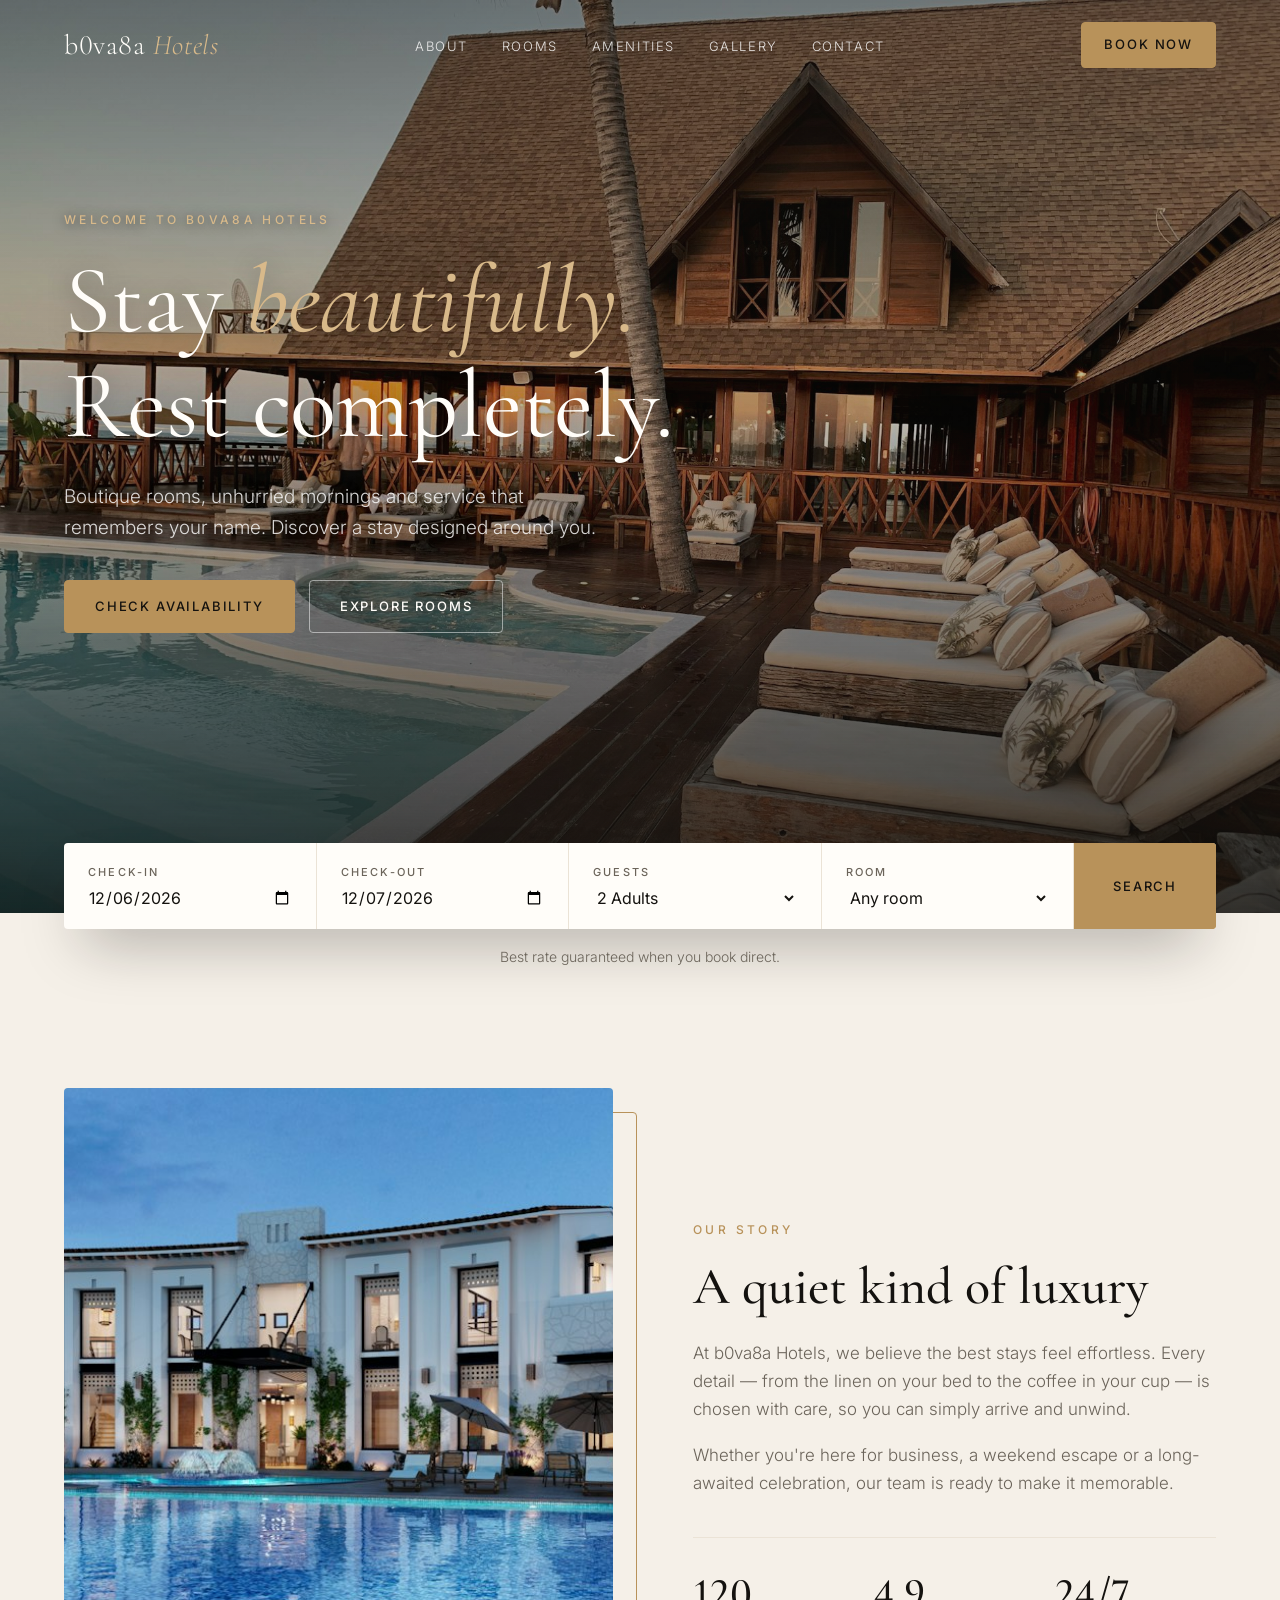
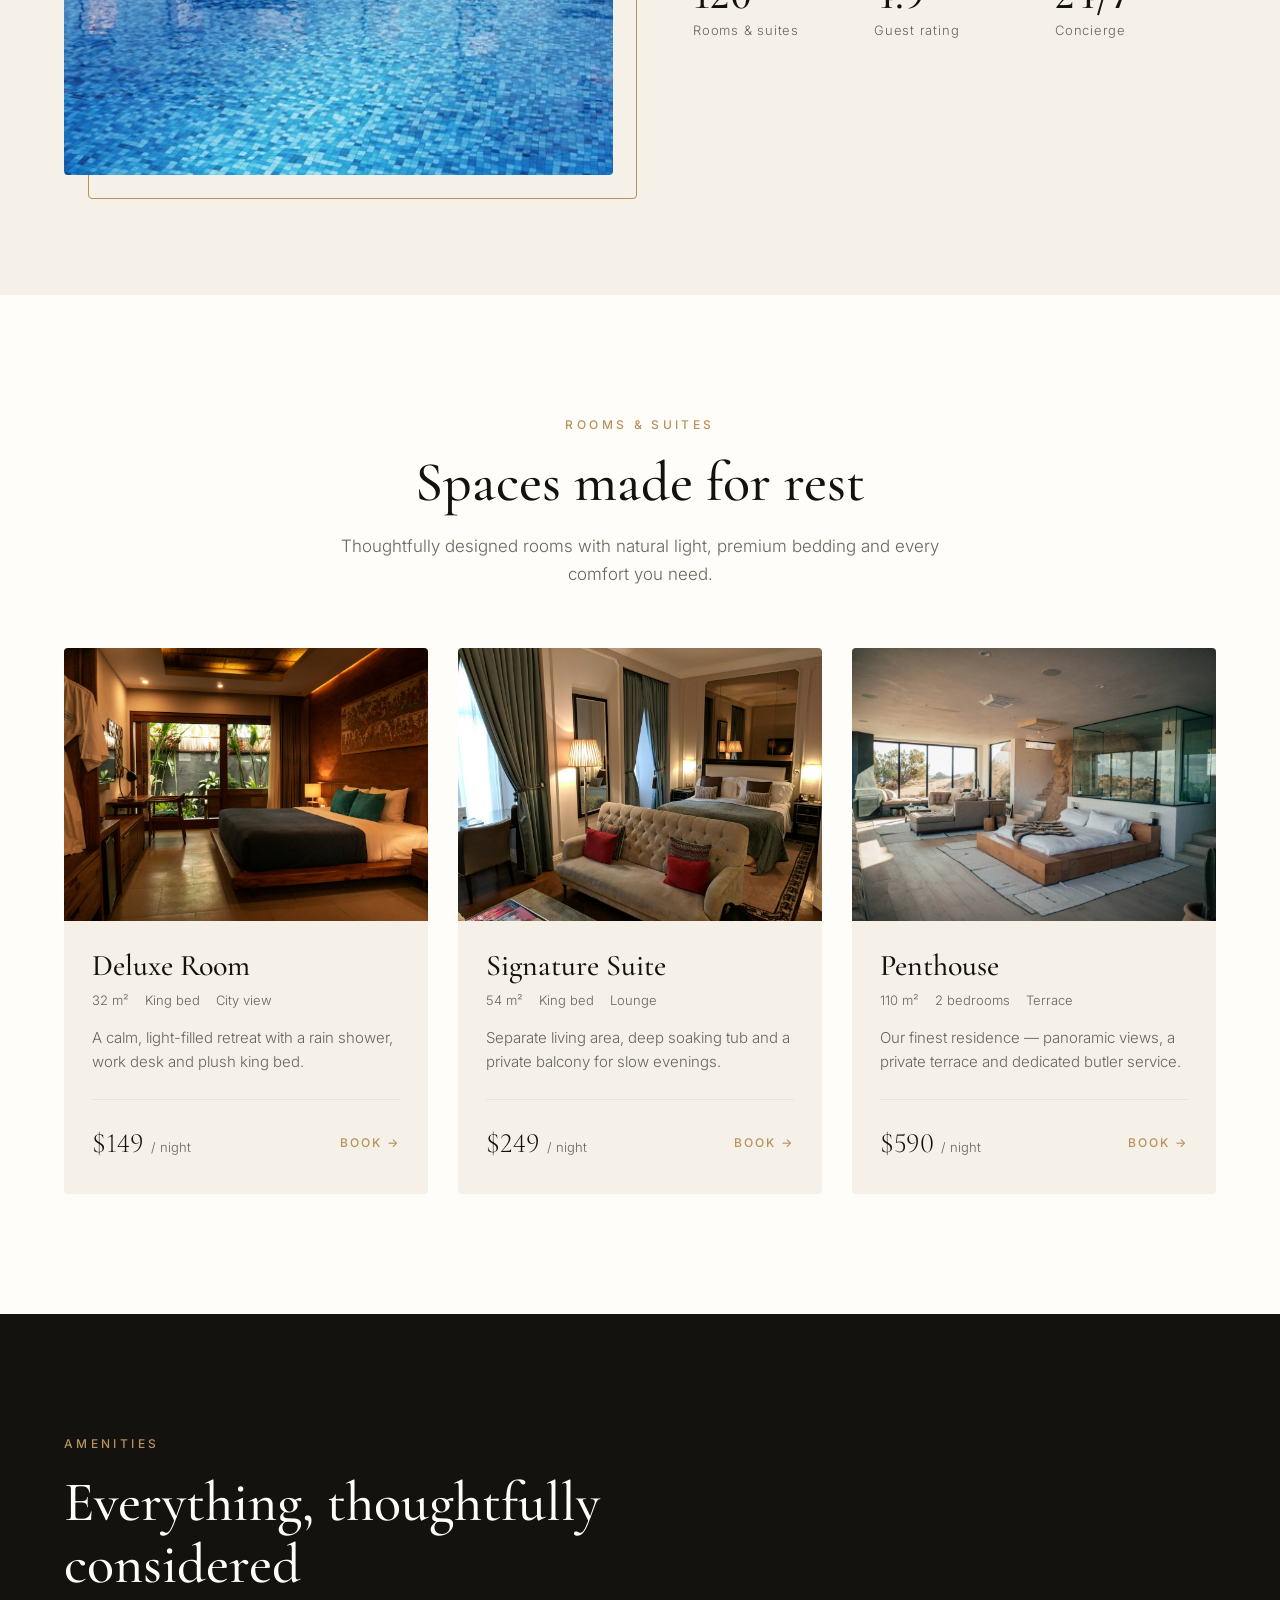
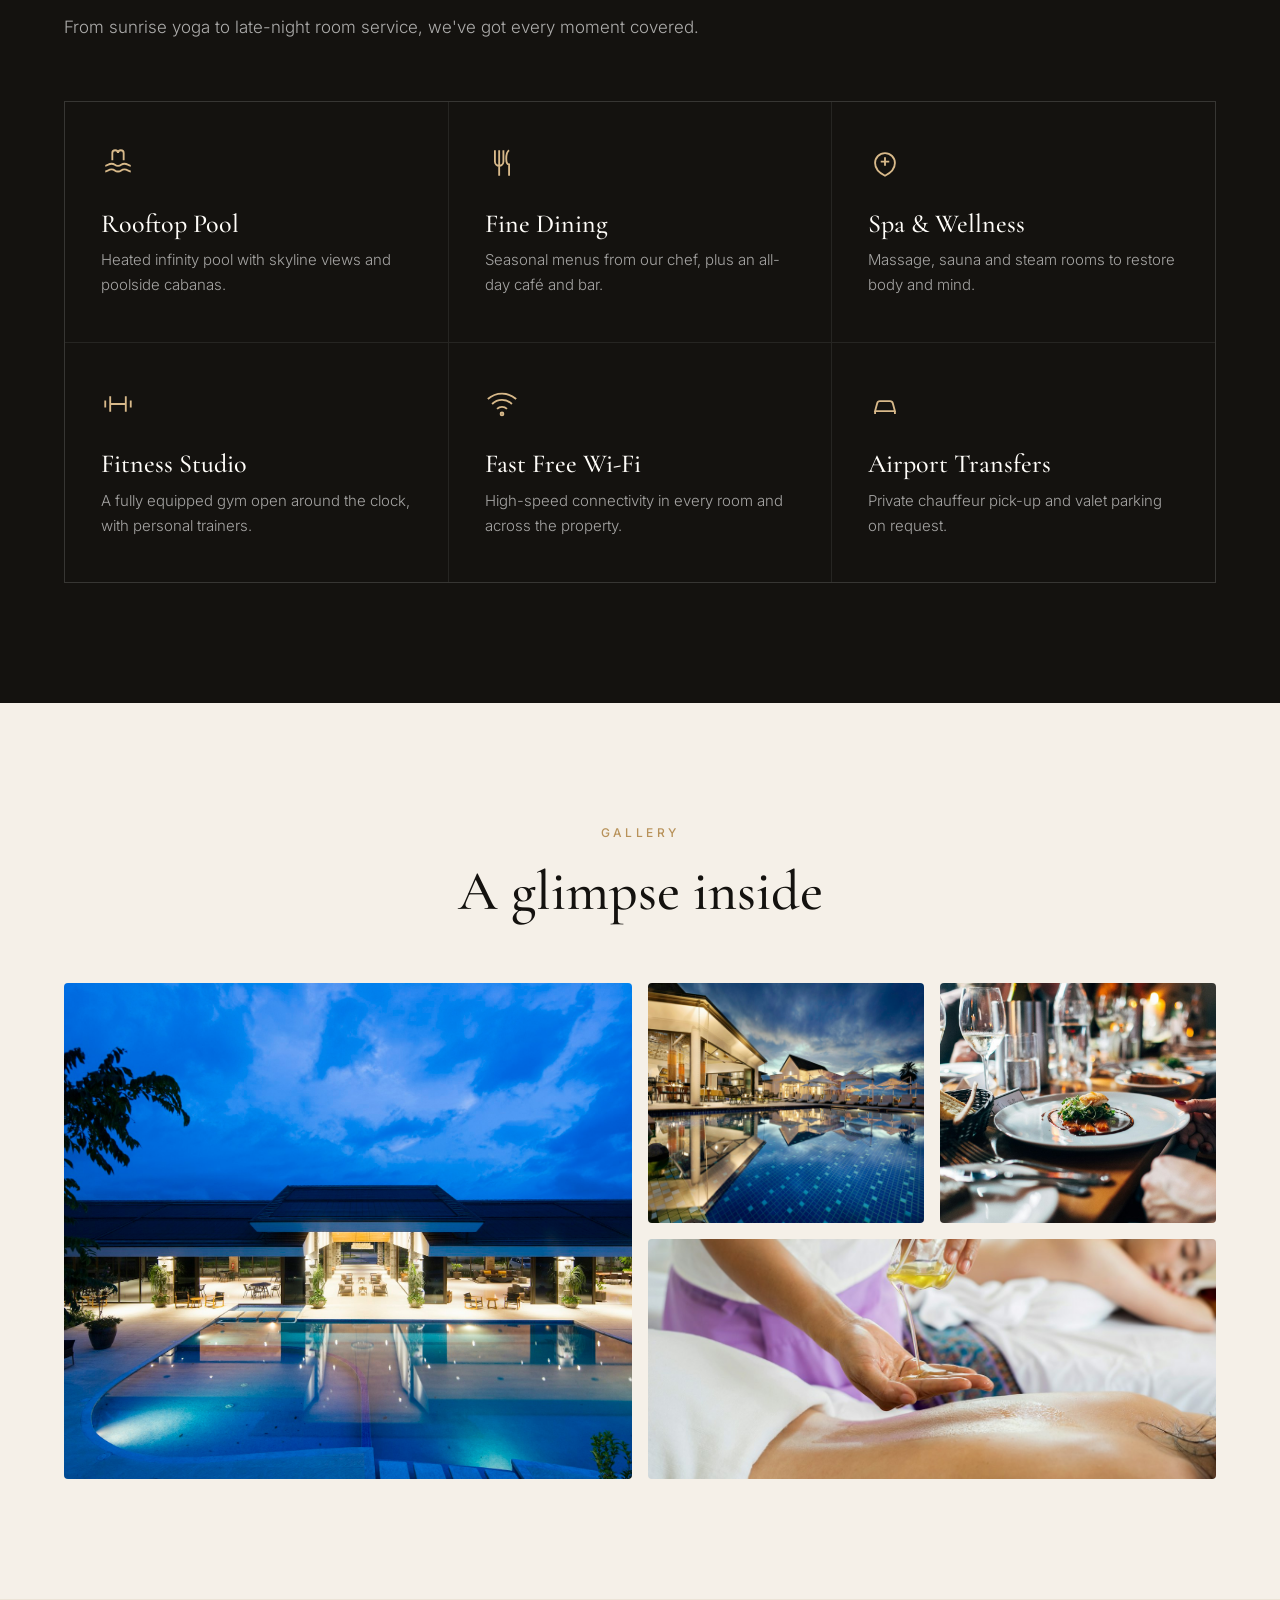
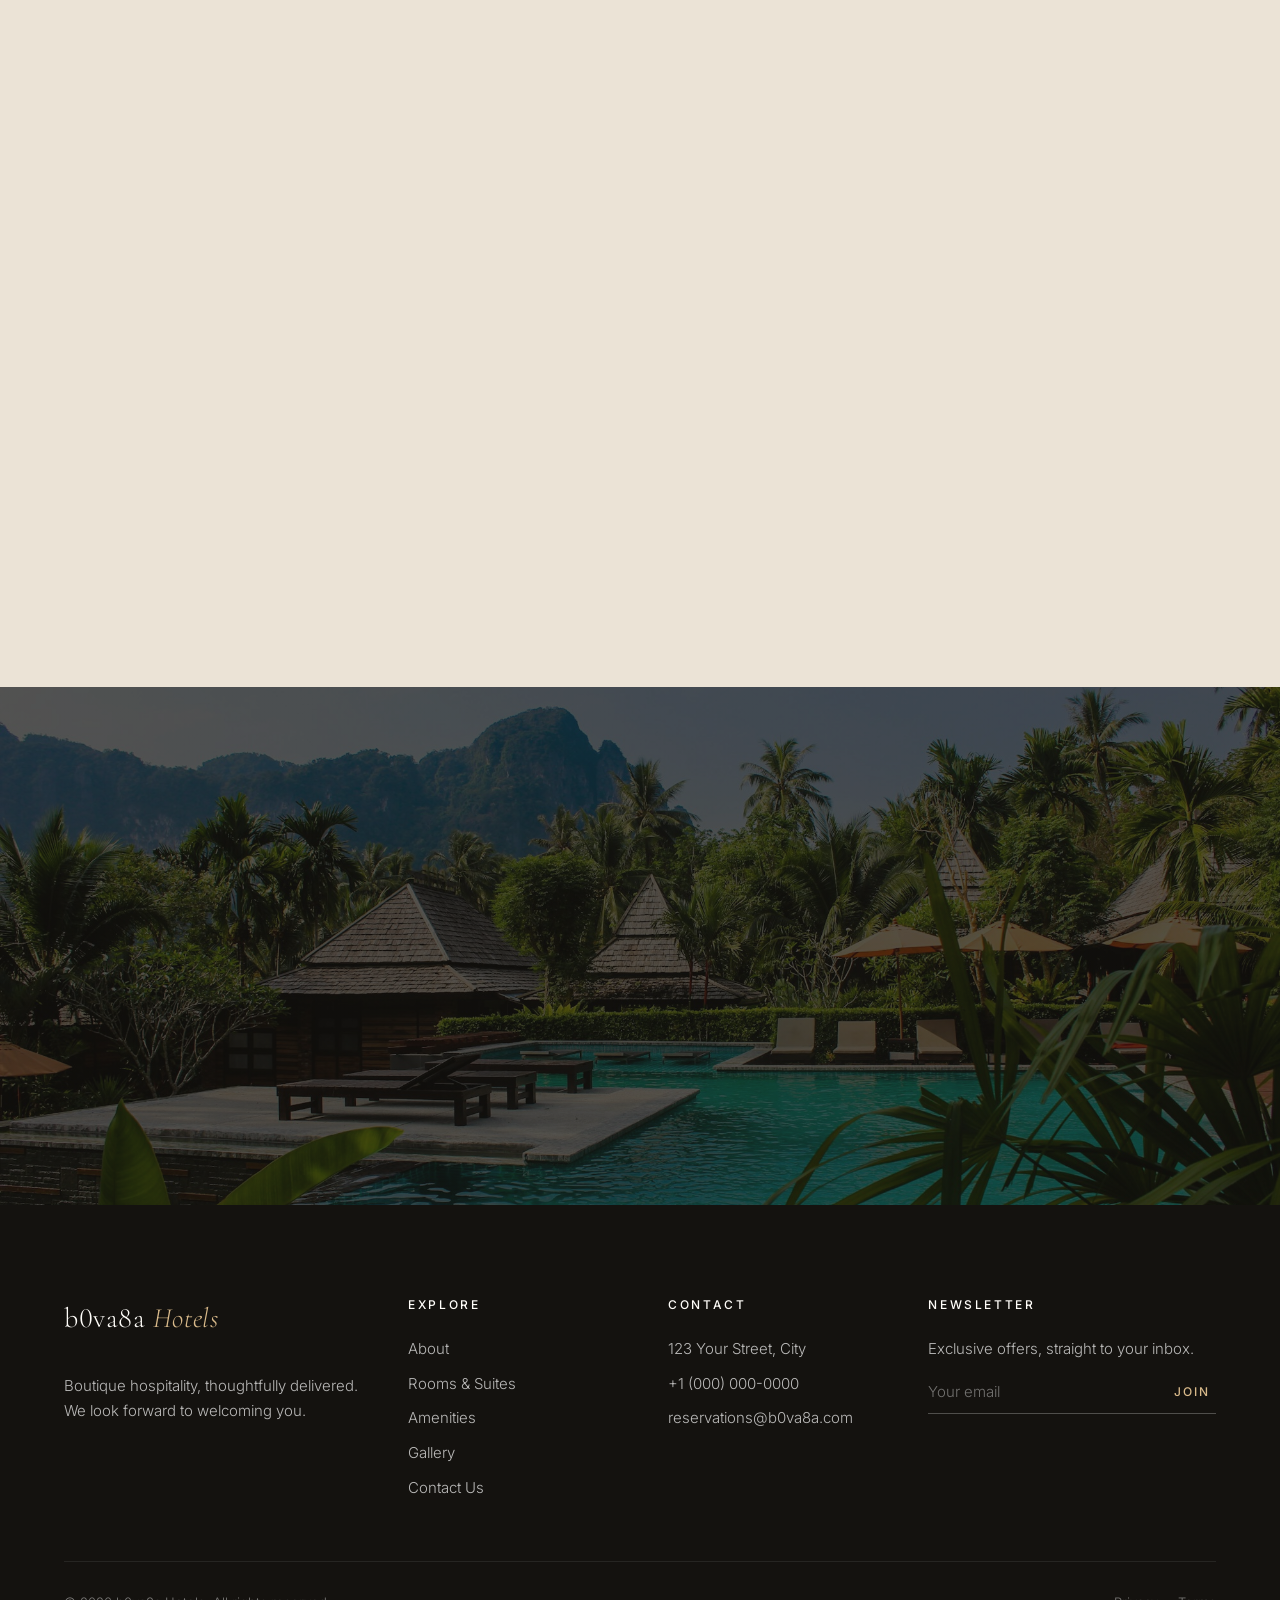
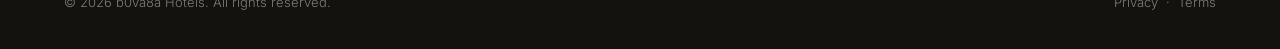
==== index.html @ 9758f6e3 "Add files via upload" ====
<!doctype html>
<html lang="en">
<head>
  <meta charset="utf-8">
  <meta name="viewport" content="width=device-width, initial-scale=1">
  <title>b0va8a Hotels — Stay Beautifully</title>
  <meta name="description" content="b0va8a Hotels — boutique stays with thoughtful service, calm rooms and unforgettable dining. Book your stay directly for the best rate.">
  <meta property="og:title" content="b0va8a Hotels">
  <meta property="og:description" content="Boutique stays with thoughtful service. Book direct for the best rate.">
  <meta property="og:type" content="website">
  <meta name="theme-color" content="#14120f">
  <link rel="icon" href="data:image/svg+xml,%3Csvg xmlns='http://www.w3.org/2000/svg' viewBox='0 0 64 64'%3E%3Crect width='64' height='64' rx='14' fill='%2314120f'/%3E%3Ctext x='32' y='43' font-family='Georgia,serif' font-size='30' text-anchor='middle' fill='%23c9a46a'%3Eb%3C/text%3E%3C/svg%3E">
  <link rel="preconnect" href="https://fonts.googleapis.com">
  <link rel="preconnect" href="https://fonts.gstatic.com" crossorigin>
  <link href="https://fonts.googleapis.com/css2?family=Cormorant+Garamond:ital,wght@0,400;0,500;0,600;1,400&family=Inter:wght@300;400;500;600&display=swap" rel="stylesheet">
  <link rel="stylesheet" href="styles.css">
</head>
<body>

  <!-- Header -->
  <header class="header" id="header">
    <div class="container nav">
      <a href="#top" class="logo">b0va8a <span>Hotels</span></a>
      <ul class="nav-links" id="navLinks">
        <li><a href="#about">About</a></li>
        <li><a href="#rooms">Rooms</a></li>
        <li><a href="#amenities">Amenities</a></li>
        <li><a href="#gallery">Gallery</a></li>
        <li><a href="contact.html">Contact</a></li>
      </ul>
      <a href="#book" class="btn nav-cta">Book Now</a>
      <button class="menu-toggle" id="menuToggle" aria-label="Open menu" aria-expanded="false">
        <svg width="26" height="26" viewBox="0 0 24 24" fill="none" stroke="currentColor" stroke-width="1.5"><path d="M3 7h18M3 12h18M3 17h18"/></svg>
      </button>
    </div>
  </header>

  <!-- Hero -->
  <main id="top">
    <section class="hero">
      <div class="container">
        <div class="hero-content">
          <span class="eyebrow">Welcome to b0va8a Hotels</span>
          <h1>Stay <em>beautifully.</em><br>Rest completely.</h1>
          <p>Boutique rooms, unhurried mornings and service that remembers your name. Discover a stay designed around you.</p>
          <div class="hero-actions">
            <a href="#book" class="btn">Check Availability</a>
            <a href="#rooms" class="btn btn-ghost">Explore Rooms</a>
          </div>
        </div>
      </div>
    </section>

    <!-- Booking bar -->
    <div class="booking-wrap" id="book">
      <div class="container">
        <form class="booking" id="bookingForm" novalidate>
          <div class="field">
            <label for="checkin">Check-in</label>
            <input type="date" id="checkin" required>
          </div>
          <div class="field">
            <label for="checkout">Check-out</label>
            <input type="date" id="checkout" required>
          </div>
          <div class="field">
            <label for="guests">Guests</label>
            <select id="guests">
              <option>1 Adult</option>
              <option selected>2 Adults</option>
              <option>2 Adults, 1 Child</option>
              <option>2 Adults, 2 Children</option>
              <option>3+ Guests</option>
            </select>
          </div>
          <div class="field">
            <label for="roomType">Room</label>
            <select id="roomType">
              <option>Any room</option>
              <option>Deluxe Room</option>
              <option>Signature Suite</option>
              <option>Penthouse</option>
            </select>
          </div>
          <button type="submit" class="btn">Search</button>
        </form>
        <p class="booking-msg" id="bookingMsg" role="status" aria-live="polite">Best rate guaranteed when you book direct.</p>
      </div>
    </div>

    <!-- About -->
    <section id="about">
      <div class="container about-grid">
        <div class="about-media reveal" role="img" aria-label="Hotel exterior and pool at dusk"></div>
        <div class="about-text reveal">
          <span class="eyebrow">Our Story</span>
          <h2>A quiet kind of luxury</h2>
          <p>At b0va8a Hotels, we believe the best stays feel effortless. Every detail — from the linen on your bed to the coffee in your cup — is chosen with care, so you can simply arrive and unwind.</p>
          <p>Whether you're here for business, a weekend escape or a long-awaited celebration, our team is ready to make it memorable.</p>
          <div class="stats">
            <div class="stat"><strong data-count="120">0</strong><span>Rooms &amp; suites</span></div>
            <div class="stat"><strong data-count="4.9" data-decimals="1">0</strong><span>Guest rating</span></div>
            <div class="stat"><strong data-count="24" data-suffix="/7">0</strong><span>Concierge</span></div>
          </div>
        </div>
      </div>
    </section>

    <!-- Rooms -->
    <section class="rooms" id="rooms">
      <div class="container">
        <div class="section-head center reveal">
          <span class="eyebrow">Rooms &amp; Suites</span>
          <h2>Spaces made for rest</h2>
          <p>Thoughtfully designed rooms with natural light, premium bedding and every comfort you need.</p>
        </div>
        <div class="room-grid">
          <article class="room reveal">
            <div class="room-img r1" role="img" aria-label="Deluxe room"></div>
            <div class="room-body">
              <h3>Deluxe Room</h3>
              <div class="room-meta"><span>32 m²</span><span>King bed</span><span>City view</span></div>
              <p>A calm, light-filled retreat with a rain shower, work desk and plush king bed.</p>
              <div class="room-foot">
                <div class="price">$149 <small>/ night</small></div>
                <a href="#book" class="link-arrow" data-room="Deluxe Room">Book →</a>
              </div>
            </div>
          </article>
          <article class="room reveal">
            <div class="room-img r2" role="img" aria-label="Signature suite"></div>
            <div class="room-body">
              <h3>Signature Suite</h3>
              <div class="room-meta"><span>54 m²</span><span>King bed</span><span>Lounge</span></div>
              <p>Separate living area, deep soaking tub and a private balcony for slow evenings.</p>
              <div class="room-foot">
                <div class="price">$249 <small>/ night</small></div>
                <a href="#book" class="link-arrow" data-room="Signature Suite">Book →</a>
              </div>
            </div>
          </article>
          <article class="room reveal">
            <div class="room-img r3" role="img" aria-label="Penthouse"></div>
            <div class="room-body">
              <h3>Penthouse</h3>
              <div class="room-meta"><span>110 m²</span><span>2 bedrooms</span><span>Terrace</span></div>
              <p>Our finest residence — panoramic views, a private terrace and dedicated butler service.</p>
              <div class="room-foot">
                <div class="price">$590 <small>/ night</small></div>
                <a href="#book" class="link-arrow" data-room="Penthouse">Book →</a>
              </div>
            </div>
          </article>
        </div>
      </div>
    </section>

    <!-- Amenities -->
    <section class="amenities" id="amenities">
      <div class="container">
        <div class="section-head reveal">
          <span class="eyebrow">Amenities</span>
          <h2>Everything, thoughtfully considered</h2>
          <p>From sunrise yoga to late-night room service, we've got every moment covered.</p>
        </div>
        <div class="amenity-grid">
          <div class="amenity reveal">
            <svg viewBox="0 0 24 24" fill="none" stroke-width="1.3"><path d="M3 18c2 0 2-1.5 4.5-1.5S9.5 18 12 18s2-1.5 4.5-1.5S19 18 21 18M3 14c2 0 2-1.5 4.5-1.5S9.5 14 12 14s2-1.5 4.5-1.5S19 14 21 14M8 10V5a2 2 0 0 1 4 0M16 10V5a2 2 0 0 0-4 0"/></svg>
            <h3>Rooftop Pool</h3>
            <p>Heated infinity pool with skyline views and poolside cabanas.</p>
          </div>
          <div class="amenity reveal">
            <svg viewBox="0 0 24 24" fill="none" stroke-width="1.3"><path d="M7 3v8a3 3 0 0 0 6 0V3M10 3v18M17 3c-1.5 1-2 3-2 6s1 4 2 4v8"/></svg>
            <h3>Fine Dining</h3>
            <p>Seasonal menus from our chef, plus an all-day café and bar.</p>
          </div>
          <div class="amenity reveal">
            <svg viewBox="0 0 24 24" fill="none" stroke-width="1.3"><path d="M12 21c-4-2-7-5-7-9a7 7 0 0 1 14 0c0 4-3 7-7 9z"/><path d="M12 8v6M9 11h6"/></svg>
            <h3>Spa &amp; Wellness</h3>
            <p>Massage, sauna and steam rooms to restore body and mind.</p>
          </div>
          <div class="amenity reveal">
            <svg viewBox="0 0 24 24" fill="none" stroke-width="1.3"><path d="M6.5 6.5v11M17.5 6.5v11M3 9.5v5M21 9.5v5M6.5 12h11"/></svg>
            <h3>Fitness Studio</h3>
            <p>A fully equipped gym open around the clock, with personal trainers.</p>
          </div>
          <div class="amenity reveal">
            <svg viewBox="0 0 24 24" fill="none" stroke-width="1.3"><path d="M2 8.5a15 15 0 0 1 20 0M5 12a10 10 0 0 1 14 0M8.5 15.5a5 5 0 0 1 7 0"/><circle cx="12" cy="19" r="1"/></svg>
            <h3>Fast Free Wi-Fi</h3>
            <p>High-speed connectivity in every room and across the property.</p>
          </div>
          <div class="amenity reveal">
            <svg viewBox="0 0 24 24" fill="none" stroke-width="1.3"><path d="M5 17h14l-1.5-5.5A2 2 0 0 0 15.6 10H8.4a2 2 0 0 0-1.9 1.5L5 17zM5 17v2M19 17v2M8 14h.01M16 14h.01"/></svg>
            <h3>Airport Transfers</h3>
            <p>Private chauffeur pick-up and valet parking on request.</p>
          </div>
        </div>
      </div>
    </section>

    <!-- Gallery -->
    <section id="gallery">
      <div class="container">
        <div class="section-head center reveal">
          <span class="eyebrow">Gallery</span>
          <h2>A glimpse inside</h2>
        </div>
        <div class="gallery-grid reveal">
          <div class="g g1" role="img" aria-label="Hotel exterior"></div>
          <div class="g g2" role="img" aria-label="Pool"></div>
          <div class="g g3" role="img" aria-label="Restaurant"></div>
          <div class="g g4" role="img" aria-label="Spa"></div>
        </div>
      </div>
    </section>

    <!-- Testimonials -->
    <section class="testimonials">
      <div class="container">
        <div class="section-head center reveal">
          <span class="eyebrow">Guest Stories</span>
          <h2>Words from our guests</h2>
        </div>
        <div class="quote-grid">
          <figure class="quote reveal" style="margin:0">
            <div class="stars">★★★★★</div>
            <blockquote>“The calmest hotel stay I've had in years. The staff thought of things before we did.”</blockquote>
            <cite><strong>Guest review</strong>Weekend getaway</cite>
          </figure>
          <figure class="quote reveal" style="margin:0">
            <div class="stars">★★★★★</div>
            <blockquote>“Beautiful rooms, an incredible breakfast and the rooftop pool at sunset — perfect.”</blockquote>
            <cite><strong>Guest review</strong>Anniversary trip</cite>
          </figure>
          <figure class="quote reveal" style="margin:0">
            <div class="stars">★★★★★</div>
            <blockquote>“Ideal for business travel. Quiet, fast Wi-Fi and a team that makes everything easy.”</blockquote>
            <cite><strong>Guest review</strong>Business stay</cite>
          </figure>
        </div>
      </div>
    </section>

    <!-- CTA -->
    <section class="cta">
      <div class="container reveal">
        <span class="eyebrow">Book Direct &amp; Save</span>
        <h2>Your stay begins here</h2>
        <p>Enjoy our best available rate, complimentary breakfast and late checkout when you book directly with us.</p>
        <a href="#book" class="btn">Reserve Your Room</a>
      </div>
    </section>
  </main>

  <!-- Footer / Contact -->
  <footer class="footer" id="contact">
    <div class="container">
      <div class="footer-grid">
        <div>
          <a href="#top" class="logo">b0va8a <span>Hotels</span></a>
          <p>Boutique hospitality, thoughtfully delivered. We look forward to welcoming you.</p>
        </div>
        <div>
          <h4>Explore</h4>
          <ul>
            <li><a href="#about">About</a></li>
            <li><a href="#rooms">Rooms &amp; Suites</a></li>
            <li><a href="#amenities">Amenities</a></li>
            <li><a href="#gallery">Gallery</a></li>
            <li><a href="contact.html">Contact Us</a></li>
          </ul>
        </div>
        <div>
          <h4>Contact</h4>
          <ul>
            <li>123 Your Street, City</li>
            <li><a href="tel:+10000000000">+1 (000) 000-0000</a></li>
            <li><a href="mailto:reservations@b0va8a.com">reservations@b0va8a.com</a></li>
          </ul>
        </div>
        <div>
          <h4>Newsletter</h4>
          <p style="margin:0 0 8px">Exclusive offers, straight to your inbox.</p>
          <form class="newsletter" id="newsletterForm">
            <input type="email" placeholder="Your email" aria-label="Email address" required>
            <button type="submit">Join</button>
          </form>
        </div>
      </div>
      <div class="footer-bottom">
        <span>© <span id="year"></span> b0va8a Hotels. All rights reserved.</span>
        <span><a href="#">Privacy</a> &nbsp;·&nbsp; <a href="#">Terms</a></span>
      </div>
    </div>
  </footer>

  <script>
    // Sticky header
    const header = document.getElementById('header');
    const onScroll = () => header.classList.toggle('scrolled', window.scrollY > 40);
    onScroll();
    window.addEventListener('scroll', onScroll, { passive: true });

    // Mobile menu
    const toggle = document.getElementById('menuToggle');
    const links = document.getElementById('navLinks');
    toggle.addEventListener('click', () => {
      const open = links.classList.toggle('open');
      toggle.setAttribute('aria-expanded', open);
    });
    links.querySelectorAll('a').forEach(a => a.addEventListener('click', () => {
      links.classList.remove('open');
      toggle.setAttribute('aria-expanded', 'false');
    }));

    // Booking dates: default today → tomorrow, enforce order
    const checkin = document.getElementById('checkin');
    const checkout = document.getElementById('checkout');
    const iso = d => d.toISOString().slice(0, 10);
    const today = new Date();
    const tomorrow = new Date(Date.now() + 864e5);
    checkin.min = iso(today); checkin.value = iso(today);
    checkout.min = iso(tomorrow); checkout.value = iso(tomorrow);
    checkin.addEventListener('change', () => {
      const next = new Date(new Date(checkin.value).getTime() + 864e5);
      checkout.min = iso(next);
      if (checkout.value <= checkin.value) checkout.value = iso(next);
    });

    // Room "Book" links preselect room type
    const roomType = document.getElementById('roomType');
    document.querySelectorAll('[data-room]').forEach(a =>
      a.addEventListener('click', () => { roomType.value = a.dataset.room; })
    );

    // Booking submit (replace with your booking engine / backend)
    const msg = document.getElementById('bookingMsg');
    document.getElementById('bookingForm').addEventListener('submit', e => {
      e.preventDefault();
      if (!checkin.value || !checkout.value || checkout.value <= checkin.value) {
        msg.textContent = 'Please choose a check-out date after your check-in date.';
        return;
      }
      const nights = Math.round((new Date(checkout.value) - new Date(checkin.value)) / 864e5);
      msg.textContent = `Searching ${nights} night${nights > 1 ? 's' : ''} for ${document.getElementById('guests').value} — ${roomType.value}. We'll confirm availability shortly.`;
    });

    // Newsletter
    document.getElementById('newsletterForm').addEventListener('submit', e => {
      e.preventDefault();
      const input = e.target.querySelector('input');
      if (!input.checkValidity()) { input.reportValidity(); return; }
      e.target.innerHTML = '<span style="padding:12px 0;color:var(--gold-light)">Thank you — you\'re on the list.</span>';
    });

    // Year
    document.getElementById('year').textContent = new Date().getFullYear();

    // Reveal on scroll + stat counters
    const animateCount = el => {
      const target = parseFloat(el.dataset.count);
      const dec = parseInt(el.dataset.decimals || 0, 10);
      const suffix = el.dataset.suffix || '';
      const start = performance.now(), dur = 1400;
      const step = t => {
        const p = Math.min((t - start) / dur, 1);
        const eased = 1 - Math.pow(1 - p, 3);
        el.textContent = (target * eased).toFixed(dec) + suffix;
        if (p < 1) requestAnimationFrame(step);
      };
      requestAnimationFrame(step);
    };
    const io = new IntersectionObserver(entries => {
      entries.forEach(entry => {
        if (!entry.isIntersecting) return;
        entry.target.classList.add('in');
        entry.target.querySelectorAll('[data-count]').forEach(animateCount);
        io.unobserve(entry.target);
      });
    }, { threshold: 0.15 });
    document.querySelectorAll('.reveal').forEach(el => io.observe(el));
  </script>
</body>
</html>
---- styles.css ----
:root {
  --ink: #14120f;
  --ink-2: #1f1c18;
  --sand: #f5f0e8;
  --sand-2: #ebe3d6;
  --stone: #6b645a;
  --gold: #b8925a;
  --gold-light: #d8b98a;
  --white: #fffdf9;
  --radius: 4px;
  --max: 1200px;
  --serif: "Cormorant Garamond", Georgia, serif;
  --sans: "Inter", system-ui, -apple-system, "Segoe UI", sans-serif;
}
*, *::before, *::after { box-sizing: border-box; }
html { scroll-behavior: smooth; }
body {
  margin: 0;
  font-family: var(--sans);
  font-weight: 300;
  color: var(--ink);
  background: var(--sand);
  line-height: 1.65;
  -webkit-font-smoothing: antialiased;
}
img { max-width: 100%; display: block; }
a { color: inherit; text-decoration: none; }
h1, h2, h3 { font-family: var(--serif); font-weight: 500; line-height: 1.1; margin: 0; }
/* Lining figures so "0" never reads as "o" in the serif (keeps "b0va8a" legible) */
h1, h2, h3, h4, .logo, .price, .stat strong { font-variant-numeric: lining-nums; font-feature-settings: "lnum" 1; }
.container { width: 100%; max-width: var(--max); margin: 0 auto; padding: 0 24px; }
.eyebrow {
  font-size: 12px; letter-spacing: .28em; text-transform: uppercase;
  color: var(--gold); font-weight: 500; margin-bottom: 18px; display: block;
}
.btn {
  display: inline-flex; align-items: center; gap: 10px;
  padding: 15px 30px; border-radius: var(--radius);
  font-family: var(--sans); font-size: 13px; letter-spacing: .14em; text-transform: uppercase; font-weight: 500;
  border: 1px solid var(--gold); background: var(--gold); color: var(--ink);
  cursor: pointer; transition: background .25s, color .25s, border-color .25s;
}
.btn:hover { background: var(--gold-light); border-color: var(--gold-light); }
.btn-ghost { background: transparent; color: var(--white); border-color: rgba(255,255,255,.5); }
.btn-ghost:hover { background: var(--white); color: var(--ink); border-color: var(--white); }

/* ---------- Header ---------- */
.header {
  position: fixed; inset: 0 0 auto 0; z-index: 50;
  transition: background .3s, box-shadow .3s, padding .3s;
  padding: 22px 0;
}
.header.scrolled { background: rgba(20,18,15,.94); backdrop-filter: blur(10px); padding: 14px 0; box-shadow: 0 1px 0 rgba(255,255,255,.06); }
.nav { display: flex; align-items: center; justify-content: space-between; gap: 24px; }
.logo { font-family: var(--serif); font-size: 28px; color: var(--white); letter-spacing: .02em; }
.logo span { color: var(--gold-light); font-style: italic; }
.nav-links { display: flex; gap: 34px; list-style: none; margin: 0; padding: 0; }
.nav-links a { color: rgba(255,255,255,.85); font-size: 13px; letter-spacing: .12em; text-transform: uppercase; transition: color .2s; }
.nav-links a:hover { color: var(--gold-light); }
.nav-cta { padding: 11px 22px; }
.menu-toggle { display: none; background: none; border: 0; color: var(--white); cursor: pointer; padding: 6px; }

/* ---------- Hero ---------- */
.hero {
  position: relative; min-height: 100vh; min-height: 100svh;
  display: flex; align-items: center; color: var(--white);
  background:
    linear-gradient(180deg, rgba(20,18,15,.55) 0%, rgba(20,18,15,.25) 45%, rgba(20,18,15,.85) 100%),
    url("hero.jpg") center / cover no-repeat,
    radial-gradient(ellipse at 70% 30%, #5a4632 0%, #2a221a 45%, #14120f 100%);
}
.hero-content { padding-top: 90px; padding-bottom: 160px; max-width: 760px; }
.hero .eyebrow { color: var(--gold-light); text-shadow: 0 1px 12px rgba(0,0,0,.6); }
.hero h1, .hero p { text-shadow: 0 2px 24px rgba(0,0,0,.35); }
.hero h1 { font-size: clamp(46px, 8vw, 96px); font-weight: 400; margin-bottom: 22px; }
.hero h1 em { color: var(--gold-light); }
.hero p { font-size: clamp(16px, 2vw, 19px); color: rgba(255,255,255,.82); max-width: 560px; margin: 0 0 36px; }
.hero-actions { display: flex; gap: 14px; flex-wrap: wrap; }

/* ---------- Booking bar ---------- */
.booking-wrap { position: relative; z-index: 5; margin-top: -70px; }
.booking {
  background: var(--white); border-radius: var(--radius);
  box-shadow: 0 30px 60px -20px rgba(20,18,15,.35);
  display: grid; grid-template-columns: repeat(4, 1fr) auto; gap: 0; overflow: hidden;
}
.field { padding: 20px 24px; border-right: 1px solid var(--sand-2); display: flex; flex-direction: column; gap: 6px; }
.field label { font-size: 11px; letter-spacing: .2em; text-transform: uppercase; color: var(--stone); font-weight: 500; }
.field input, .field select {
  border: 0; background: transparent; font: 400 16px var(--sans); color: var(--ink); padding: 0; outline: none; width: 100%;
}
.booking .btn { border-radius: 0; padding: 0 38px; height: 100%; min-height: 84px; justify-content: center; }
.booking-msg { text-align: center; margin: 16px 0 0; color: var(--stone); font-size: 14px; min-height: 1.4em; }

/* ---------- Sections ---------- */
section { padding: 120px 0; }
.section-head { max-width: 640px; margin-bottom: 60px; }
.section-head h2 { font-size: clamp(36px, 5vw, 56px); }
.section-head p { color: var(--stone); font-size: 17px; margin: 18px 0 0; }
.center { text-align: center; margin-left: auto; margin-right: auto; }

/* About */
.about-grid { display: grid; grid-template-columns: 1.05fr 1fr; gap: 80px; align-items: center; }
.about-media { position: relative; aspect-ratio: 4/5; border-radius: var(--radius);
  background: url("lobby.jpg") center/cover, linear-gradient(150deg, #c9b597, #8a7559 60%, #4a3d2e);
}
.about-media::after {
  content: ""; position: absolute; inset: 24px -24px -24px 24px; border: 1px solid var(--gold); border-radius: var(--radius); z-index: -1;
}
.about-text h2 { font-size: clamp(36px, 4.5vw, 52px); margin-bottom: 24px; }
.about-text p { color: var(--stone); font-size: 17px; margin: 0 0 18px; }
.stats { display: grid; grid-template-columns: repeat(3, 1fr); gap: 20px; margin-top: 40px; padding-top: 34px; border-top: 1px solid var(--sand-2); }
.stat strong { display: block; font-family: var(--serif); font-size: 44px; font-weight: 500; color: var(--ink); line-height: 1; }
.stat span { font-size: 13px; color: var(--stone); letter-spacing: .06em; }

/* Rooms */
.rooms { background: var(--white); }
.room-grid { display: grid; grid-template-columns: repeat(3, 1fr); gap: 30px; }
.room { background: var(--sand); border-radius: var(--radius); overflow: hidden; display: flex; flex-direction: column; transition: transform .35s, box-shadow .35s; }
.room:hover { transform: translateY(-6px); box-shadow: 0 24px 40px -24px rgba(20,18,15,.35); }
.room-img { aspect-ratio: 4/3; background-size: cover; background-position: center; }
.room-img.r1 { background-image: url("room-deluxe.jpg"), linear-gradient(135deg, #d9c8ad, #a68d6b); }
.room-img.r2 { background-image: url("room-suite.jpg"), linear-gradient(135deg, #a9b2a3, #5f6b5c); }
.room-img.r3 { background-image: url("room-penthouse.jpg"), linear-gradient(135deg, #8d7a68, #3d332a); }
.room-body { padding: 28px; display: flex; flex-direction: column; flex: 1; }
.room h3 { font-size: 30px; margin-bottom: 8px; }
.room-meta { display: flex; gap: 16px; font-size: 13px; color: var(--stone); margin-bottom: 14px; flex-wrap: wrap; }
.room p { color: var(--stone); margin: 0 0 24px; font-size: 15px; }
.room-foot { margin-top: auto; display: flex; justify-content: space-between; align-items: center; padding-top: 20px; border-top: 1px solid var(--sand-2); }
.price { font-family: var(--serif); font-size: 28px; }
.price small { font-family: var(--sans); font-size: 13px; color: var(--stone); }
.link-arrow { font-size: 12px; letter-spacing: .16em; text-transform: uppercase; font-weight: 500; color: var(--gold); }
.link-arrow:hover { color: var(--ink); }

/* Amenities */
.amenities { background: var(--ink); color: var(--white); }
.amenities .section-head p { color: rgba(255,255,255,.65); }
.amenity-grid { display: grid; grid-template-columns: repeat(3, 1fr); gap: 1px; background: rgba(255,255,255,.08); border: 1px solid rgba(255,255,255,.08); }
.amenity { background: var(--ink); padding: 44px 36px; transition: background .3s; }
.amenity:hover { background: var(--ink-2); }
.amenity svg { width: 34px; height: 34px; stroke: var(--gold-light); margin-bottom: 22px; }
.amenity h3 { font-size: 26px; margin-bottom: 10px; }
.amenity p { color: rgba(255,255,255,.62); margin: 0; font-size: 15px; }

/* Gallery */
.gallery-grid { display: grid; grid-template-columns: repeat(4, 1fr); grid-auto-rows: 240px; gap: 16px; }
.g { border-radius: var(--radius); background-size: cover; background-position: center; }
.g1 { grid-column: span 2; grid-row: span 2; background-image: url("gallery-1.jpg"), linear-gradient(160deg, #b9a184, #6e5a43); }
.g2 { background-image: url("gallery-2.jpg"), linear-gradient(160deg, #9fb0b4, #4f6266); }
.g3 { background-image: url("gallery-3.jpg"), linear-gradient(160deg, #d4bf9e, #9c7f58); }
.g4 { grid-column: span 2; background-image: url("gallery-4.jpg"), linear-gradient(160deg, #6f6152, #2d261f); }

/* Testimonials */
.testimonials { background: var(--sand-2); }
.quote-grid { display: grid; grid-template-columns: repeat(3, 1fr); gap: 30px; }
.quote { background: var(--white); padding: 40px 34px; border-radius: var(--radius); }
.stars { color: var(--gold); letter-spacing: 4px; font-size: 14px; margin-bottom: 18px; }
.quote blockquote { margin: 0 0 26px; font-family: var(--serif); font-size: 22px; line-height: 1.4; font-style: italic; }
.quote cite { font-style: normal; font-size: 13px; color: var(--stone); letter-spacing: .06em; }
.quote cite strong { display: block; color: var(--ink); font-weight: 500; font-size: 14px; }

/* CTA */
.cta {
  text-align: center; color: var(--white);
  background:
    linear-gradient(rgba(20,18,15,.72), rgba(20,18,15,.72)),
    url("cta.jpg") center/cover,
    radial-gradient(ellipse at 30% 50%, #5a4632, #14120f 75%);
}
.cta h2 { font-size: clamp(38px, 6vw, 68px); font-weight: 400; margin-bottom: 20px; }
.cta p { color: rgba(255,255,255,.75); max-width: 520px; margin: 0 auto 36px; font-size: 17px; }

/* Contact / footer */
.footer { background: var(--ink); color: rgba(255,255,255,.7); padding: 90px 0 36px; font-size: 15px; }
.footer-grid { display: grid; grid-template-columns: 1.4fr 1fr 1fr 1.2fr; gap: 50px; padding-bottom: 60px; border-bottom: 1px solid rgba(255,255,255,.08); }
.footer h4 { color: var(--white); font-size: 12px; letter-spacing: .22em; text-transform: uppercase; font-weight: 500; margin: 0 0 22px; }
.footer ul { list-style: none; margin: 0; padding: 0; display: grid; gap: 10px; }
.footer a:hover { color: var(--gold-light); }
.footer .logo { display: inline-block; margin-bottom: 18px; }
.newsletter { display: flex; margin-top: 6px; border-bottom: 1px solid rgba(255,255,255,.25); }
.newsletter input { flex: 1; background: transparent; border: 0; color: var(--white); font: 300 15px var(--sans); padding: 12px 0; outline: none; min-width: 0; }
.newsletter input::placeholder { color: rgba(255,255,255,.4); }
.newsletter button { background: none; border: 0; color: var(--gold-light); cursor: pointer; font: 500 12px var(--sans); letter-spacing: .16em; text-transform: uppercase; }
.footer-bottom { display: flex; justify-content: space-between; gap: 20px; padding-top: 30px; font-size: 13px; color: rgba(255,255,255,.45); flex-wrap: wrap; }

/* Reveal animation */
.reveal { opacity: 0; transform: translateY(24px); transition: opacity .8s ease, transform .8s ease; }
.reveal.in { opacity: 1; transform: none; }
@media (prefers-reduced-motion: reduce) {
  html { scroll-behavior: auto; }
  .reveal { opacity: 1; transform: none; transition: none; }
}

/* ---------- Responsive ---------- */
@media (max-width: 1000px) {
  .booking { grid-template-columns: 1fr 1fr; }
  .field:nth-child(2n) { border-right: 0; }
  .field { border-bottom: 1px solid var(--sand-2); }
  .booking .btn { grid-column: 1 / -1; min-height: 64px; }
  .about-grid { grid-template-columns: 1fr; gap: 60px; }
  .about-media { aspect-ratio: 16/10; }
  .room-grid, .quote-grid { grid-template-columns: 1fr 1fr; }
  .amenity-grid { grid-template-columns: 1fr 1fr; }
  .footer-grid { grid-template-columns: 1fr 1fr; }
}
@media (max-width: 820px) {
  .nav-links, .nav-cta { display: none; }
  .menu-toggle { display: block; }
  .nav-links.open {
    display: flex; flex-direction: column; gap: 22px;
    position: absolute; top: 100%; left: 0; right: 0;
    background: rgba(20,18,15,.98); padding: 28px 24px 34px;
  }
  .header:has(.nav-links.open) { background: rgba(20,18,15,.98); }
}
@media (max-width: 640px) {
  .container { padding: 0 16px; }
  section { padding: 80px 0; }
  .booking { grid-template-columns: 1fr; }
  .field { border-right: 0; }
  .room-grid, .quote-grid, .amenity-grid { grid-template-columns: 1fr; }
  .gallery-grid { grid-template-columns: 1fr 1fr; grid-auto-rows: 160px; }
  .about-media::after { inset: 14px -10px -14px 14px; }
  .stats { gap: 12px; }
  .stat strong { font-size: 34px; }
  .footer-grid { grid-template-columns: 1fr; gap: 40px; }
}
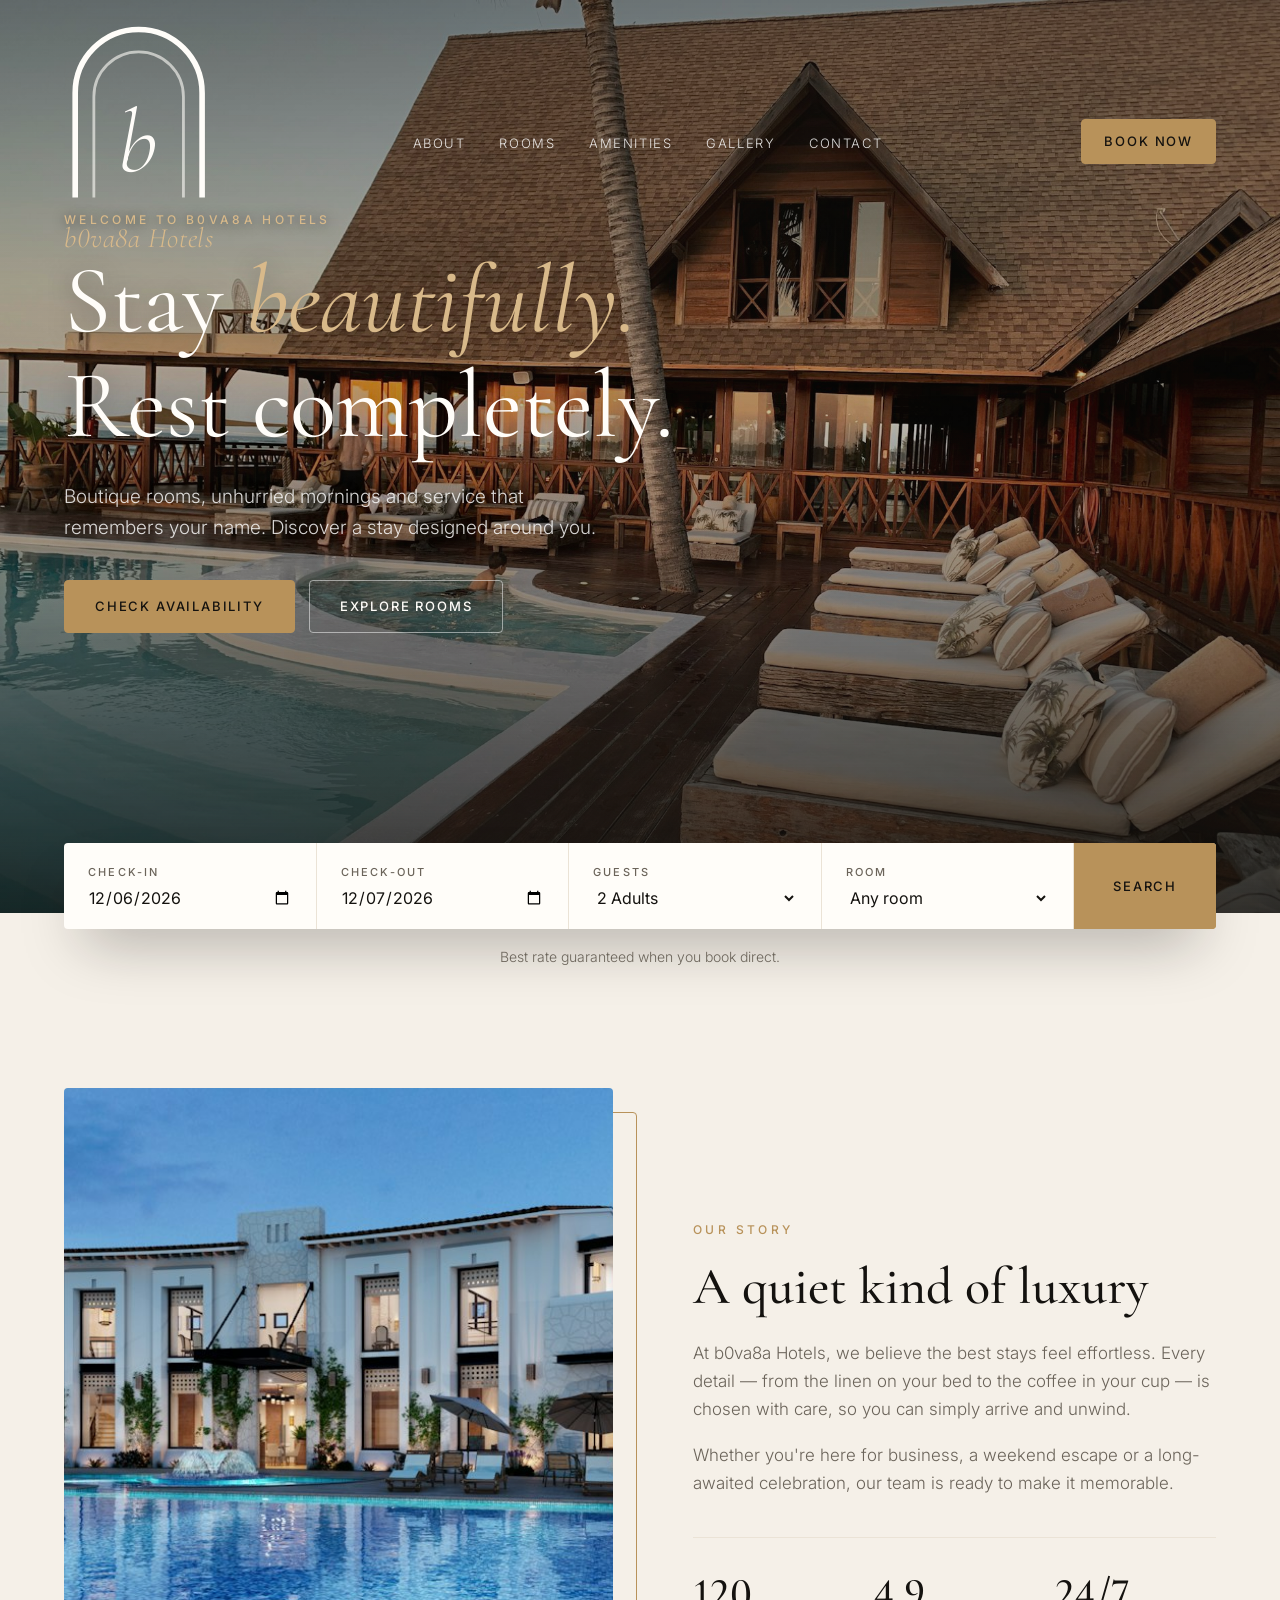
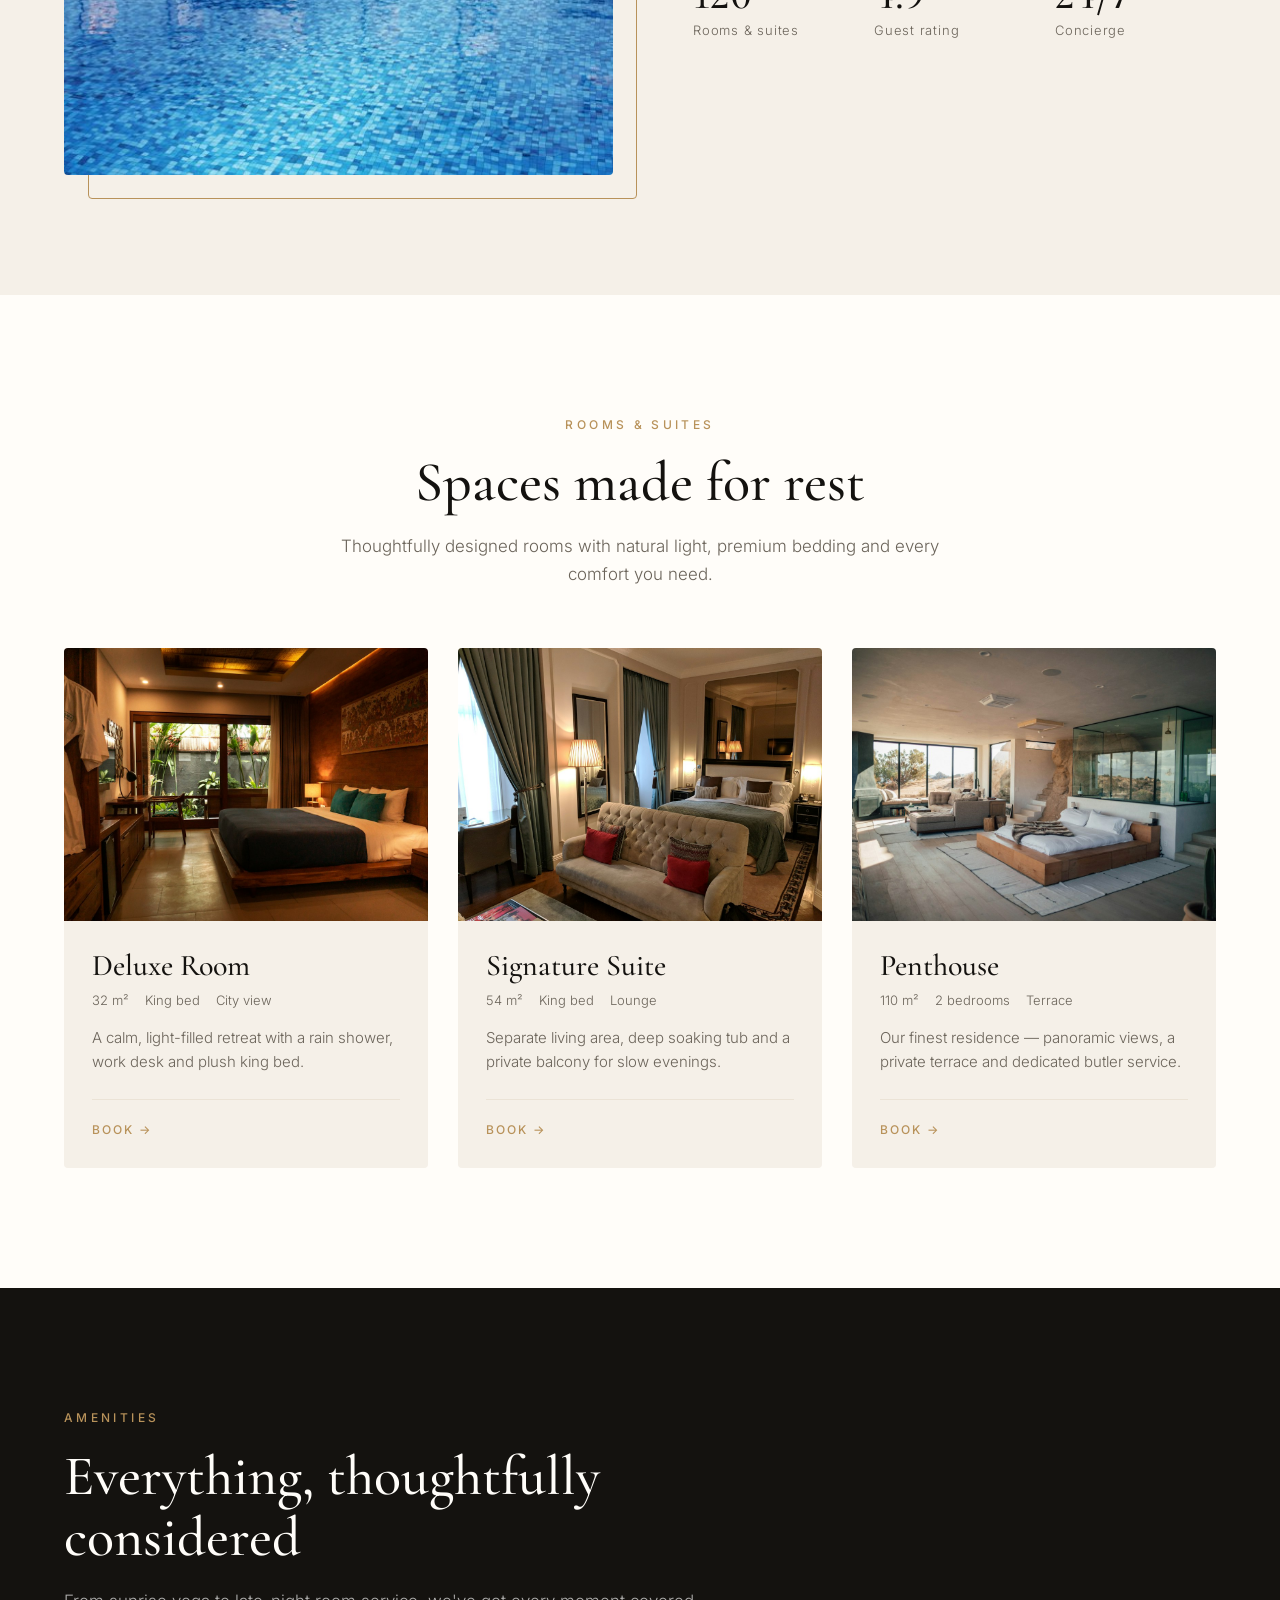
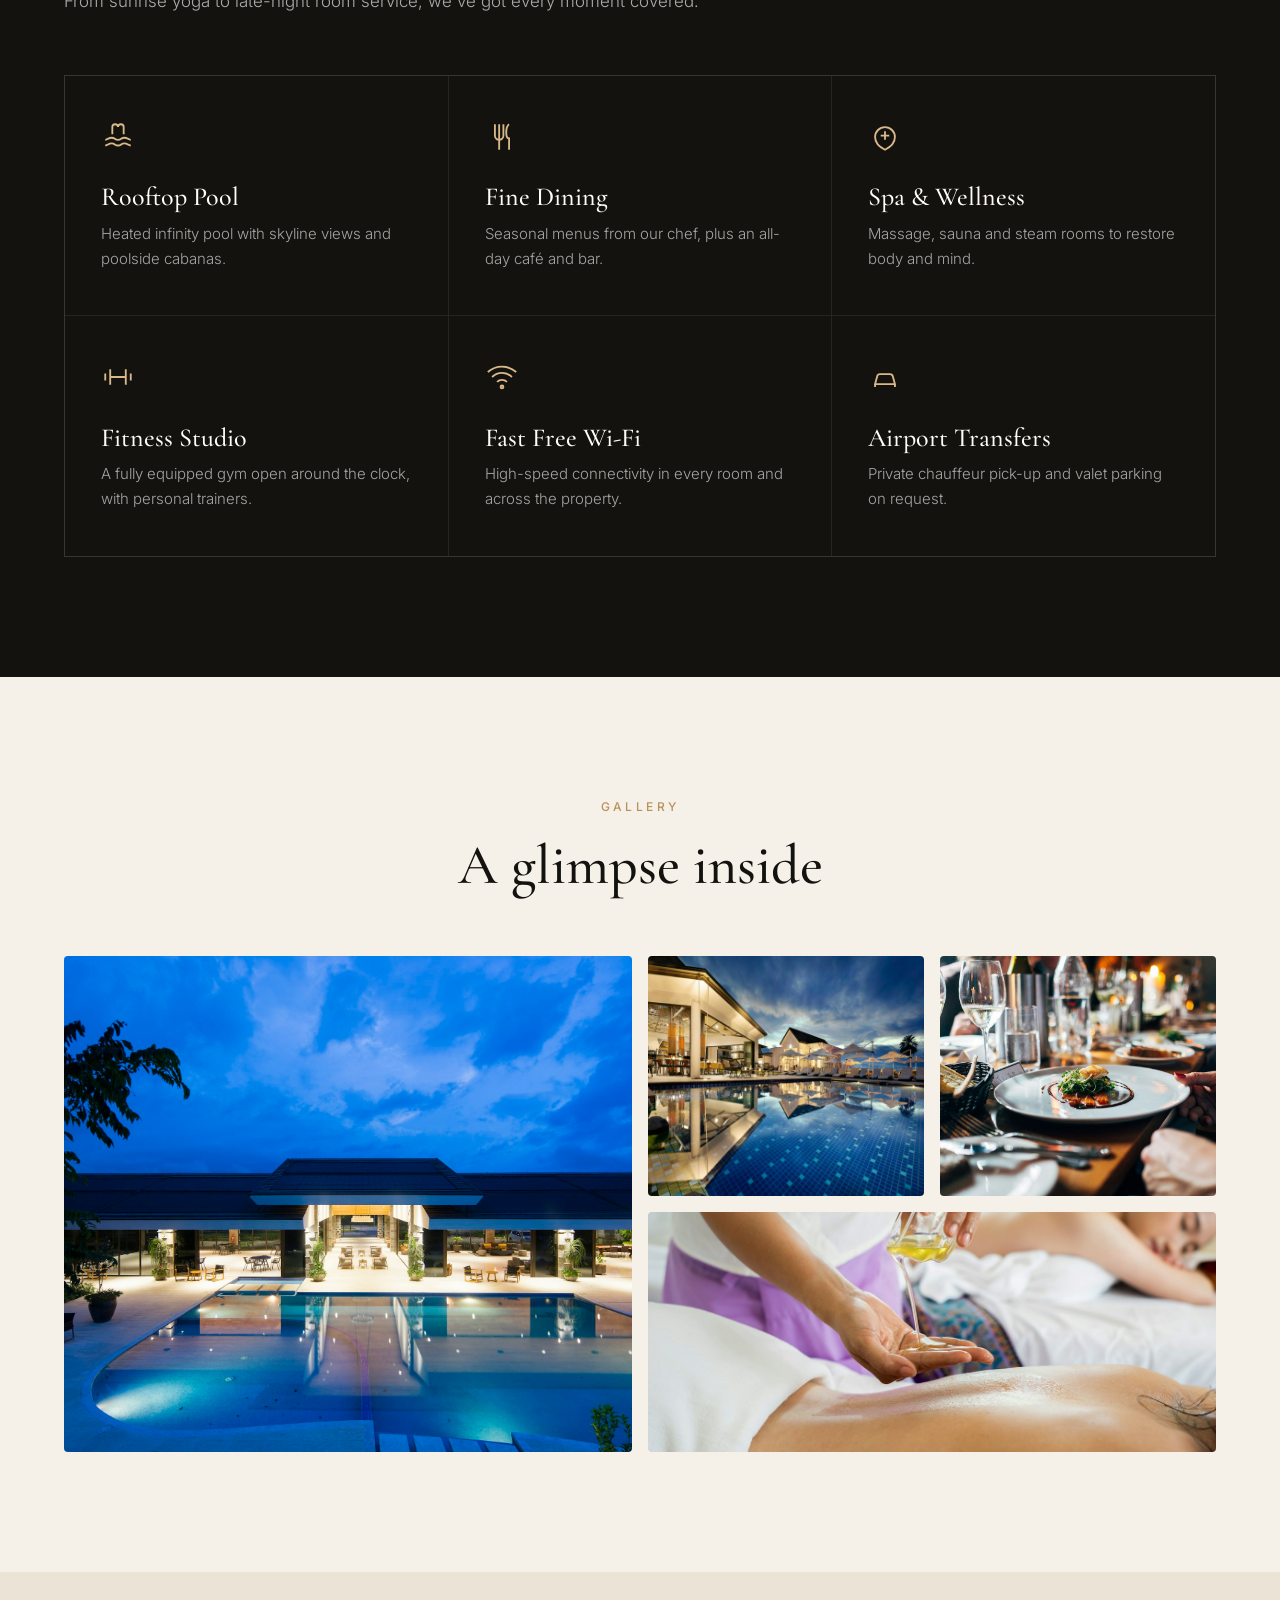
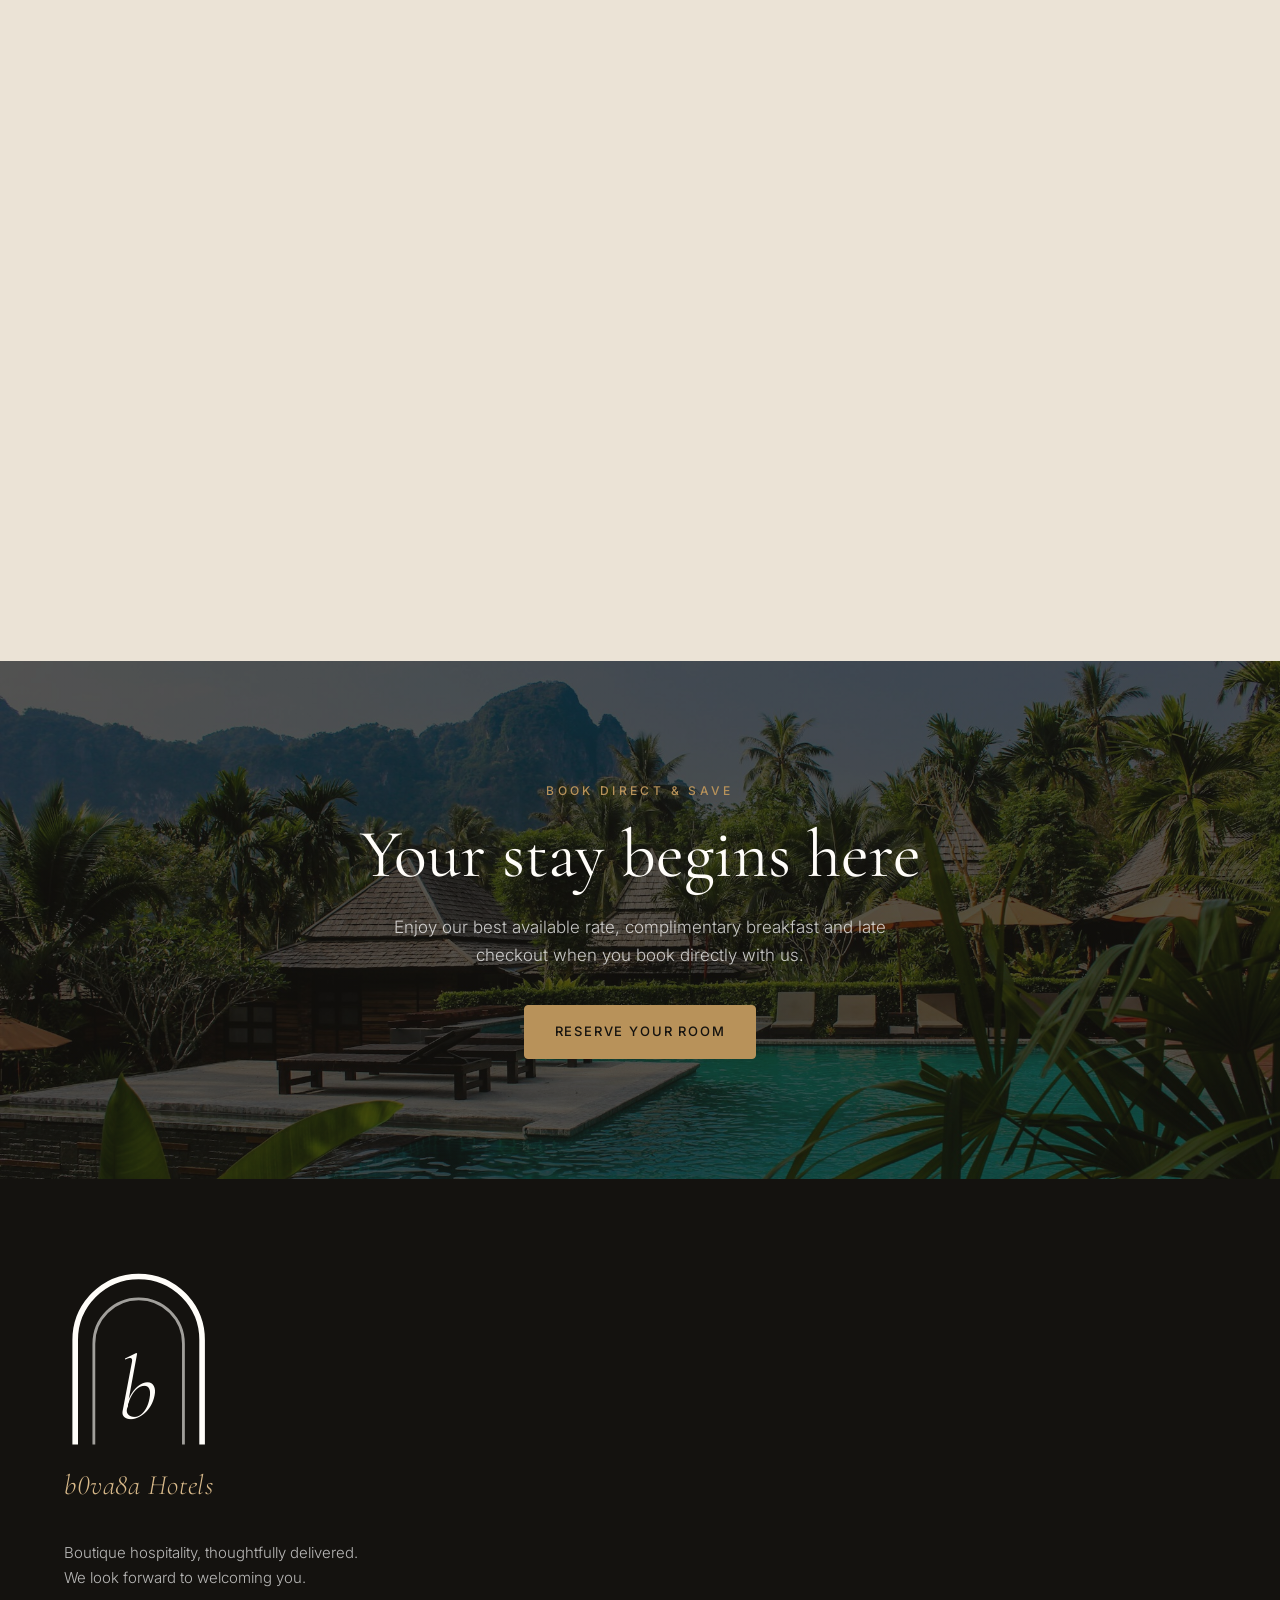
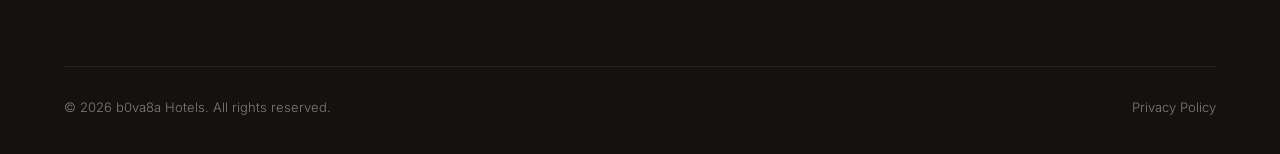
==== commit adf81f47: "Update index.html" ====
--- a/index.html
+++ b/index.html
@@ -9,7 +9,7 @@
   <meta property="og:description" content="Boutique stays with thoughtful service. Book direct for the best rate.">
   <meta property="og:type" content="website">
   <meta name="theme-color" content="#14120f">
-  <link rel="icon" href="data:image/svg+xml,%3Csvg xmlns='http://www.w3.org/2000/svg' viewBox='0 0 64 64'%3E%3Crect width='64' height='64' rx='14' fill='%2314120f'/%3E%3Ctext x='32' y='43' font-family='Georgia,serif' font-size='30' text-anchor='middle' fill='%23c9a46a'%3Eb%3C/text%3E%3C/svg%3E">
+  <link rel="icon" href="favicon.svg" type="image/svg+xml">
   <link rel="preconnect" href="https://fonts.googleapis.com">
   <link rel="preconnect" href="https://fonts.gstatic.com" crossorigin>
   <link href="https://fonts.googleapis.com/css2?family=Cormorant+Garamond:ital,wght@0,400;0,500;0,600;1,400&family=Inter:wght@300;400;500;600&display=swap" rel="stylesheet">
@@ -20,7 +20,7 @@
   <!-- Header -->
   <header class="header" id="header">
     <div class="container nav">
-      <a href="#top" class="logo">b0va8a <span>Hotels</span></a>
+      <a href="#top" class="logo"><svg class="logo-mark" viewBox="0 0 40 48" aria-hidden="true"><path d="M3 47V19a17 17 0 0 1 34 0v28" fill="none" stroke="currentColor" stroke-width="1.5"/><path d="M8 47V20a12 12 0 0 1 24 0v27" fill="none" stroke="currentColor" stroke-width=".75" opacity=".6"/><text x="20" y="40" text-anchor="middle" font-family="Cormorant Garamond, Georgia, serif" font-size="24" font-style="italic" fill="currentColor">b</text></svg><span class="logo-word">b0va8a <span>Hotels</span></span></a>
       <ul class="nav-links" id="navLinks">
         <li><a href="#about">About</a></li>
         <li><a href="#rooms">Rooms</a></li>
@@ -28,7 +28,7 @@
         <li><a href="#gallery">Gallery</a></li>
         <li><a href="contact.html">Contact</a></li>
       </ul>
-      <a href="#book" class="btn nav-cta">Book Now</a>
+      <a href="contact.html" class="btn nav-cta">Book Now</a>
       <button class="menu-toggle" id="menuToggle" aria-label="Open menu" aria-expanded="false">
         <svg width="26" height="26" viewBox="0 0 24 24" fill="none" stroke="currentColor" stroke-width="1.5"><path d="M3 7h18M3 12h18M3 17h18"/></svg>
       </button>
@@ -44,8 +44,8 @@
           <h1>Stay <em>beautifully.</em><br>Rest completely.</h1>
           <p>Boutique rooms, unhurried mornings and service that remembers your name. Discover a stay designed around you.</p>
           <div class="hero-actions">
-            <a href="#book" class="btn">Check Availability</a>
-            <a href="#rooms" class="btn btn-ghost">Explore Rooms</a>
+            <a href="contact.html" class="btn">Check Availability</a>
+            <a href="contact.html" class="btn btn-ghost">Explore Rooms</a>
           </div>
         </div>
       </div>
@@ -122,8 +122,7 @@
               <div class="room-meta"><span>32 m²</span><span>King bed</span><span>City view</span></div>
               <p>A calm, light-filled retreat with a rain shower, work desk and plush king bed.</p>
               <div class="room-foot">
-                <div class="price">$149 <small>/ night</small></div>
-                <a href="#book" class="link-arrow" data-room="Deluxe Room">Book →</a>
+                <a href="contact.html" class="link-arrow" data-room="Deluxe Room">Book →</a>
               </div>
             </div>
           </article>
@@ -134,8 +133,7 @@
               <div class="room-meta"><span>54 m²</span><span>King bed</span><span>Lounge</span></div>
               <p>Separate living area, deep soaking tub and a private balcony for slow evenings.</p>
               <div class="room-foot">
-                <div class="price">$249 <small>/ night</small></div>
-                <a href="#book" class="link-arrow" data-room="Signature Suite">Book →</a>
+                <a href="contact.html" class="link-arrow" data-room="Signature Suite">Book →</a>
               </div>
             </div>
           </article>
@@ -146,8 +144,7 @@
               <div class="room-meta"><span>110 m²</span><span>2 bedrooms</span><span>Terrace</span></div>
               <p>Our finest residence — panoramic views, a private terrace and dedicated butler service.</p>
               <div class="room-foot">
-                <div class="price">$590 <small>/ night</small></div>
-                <a href="#book" class="link-arrow" data-room="Penthouse">Book →</a>
+                <a href="contact.html" class="link-arrow" data-room="Penthouse">Book →</a>
               </div>
             </div>
           </article>
@@ -247,7 +244,7 @@
         <span class="eyebrow">Book Direct &amp; Save</span>
         <h2>Your stay begins here</h2>
         <p>Enjoy our best available rate, complimentary breakfast and late checkout when you book directly with us.</p>
-        <a href="#book" class="btn">Reserve Your Room</a>
+        <a href="contact.html" class="btn">Reserve Your Room</a>
       </div>
     </section>
   </main>
@@ -257,39 +254,13 @@
     <div class="container">
       <div class="footer-grid">
         <div>
-          <a href="#top" class="logo">b0va8a <span>Hotels</span></a>
+          <a href="#top" class="logo"><svg class="logo-mark" viewBox="0 0 40 48" aria-hidden="true"><path d="M3 47V19a17 17 0 0 1 34 0v28" fill="none" stroke="currentColor" stroke-width="1.5"/><path d="M8 47V20a12 12 0 0 1 24 0v27" fill="none" stroke="currentColor" stroke-width=".75" opacity=".6"/><text x="20" y="40" text-anchor="middle" font-family="Cormorant Garamond, Georgia, serif" font-size="24" font-style="italic" fill="currentColor">b</text></svg><span class="logo-word">b0va8a <span>Hotels</span></span></a>
           <p>Boutique hospitality, thoughtfully delivered. We look forward to welcoming you.</p>
-        </div>
-        <div>
-          <h4>Explore</h4>
-          <ul>
-            <li><a href="#about">About</a></li>
-            <li><a href="#rooms">Rooms &amp; Suites</a></li>
-            <li><a href="#amenities">Amenities</a></li>
-            <li><a href="#gallery">Gallery</a></li>
-            <li><a href="contact.html">Contact Us</a></li>
-          </ul>
-        </div>
-        <div>
-          <h4>Contact</h4>
-          <ul>
-            <li>123 Your Street, City</li>
-            <li><a href="tel:+10000000000">+1 (000) 000-0000</a></li>
-            <li><a href="mailto:reservations@b0va8a.com">reservations@b0va8a.com</a></li>
-          </ul>
-        </div>
-        <div>
-          <h4>Newsletter</h4>
-          <p style="margin:0 0 8px">Exclusive offers, straight to your inbox.</p>
-          <form class="newsletter" id="newsletterForm">
-            <input type="email" placeholder="Your email" aria-label="Email address" required>
-            <button type="submit">Join</button>
-          </form>
         </div>
       </div>
       <div class="footer-bottom">
         <span>© <span id="year"></span> b0va8a Hotels. All rights reserved.</span>
-        <span><a href="#">Privacy</a> &nbsp;·&nbsp; <a href="#">Terms</a></span>
+        <span><a href="privacy.html">Privacy Policy</a></span>
       </div>
     </div>
   </footer>
@@ -341,16 +312,7 @@
         msg.textContent = 'Please choose a check-out date after your check-in date.';
         return;
       }
-      const nights = Math.round((new Date(checkout.value) - new Date(checkin.value)) / 864e5);
-      msg.textContent = `Searching ${nights} night${nights > 1 ? 's' : ''} for ${document.getElementById('guests').value} — ${roomType.value}. We'll confirm availability shortly.`;
-    });
-
-    // Newsletter
-    document.getElementById('newsletterForm').addEventListener('submit', e => {
-      e.preventDefault();
-      const input = e.target.querySelector('input');
-      if (!input.checkValidity()) { input.reportValidity(); return; }
-      e.target.innerHTML = '<span style="padding:12px 0;color:var(--gold-light)">Thank you — you\'re on the list.</span>';
+      window.location.href = 'contact.html';
     });
 
     // Year
